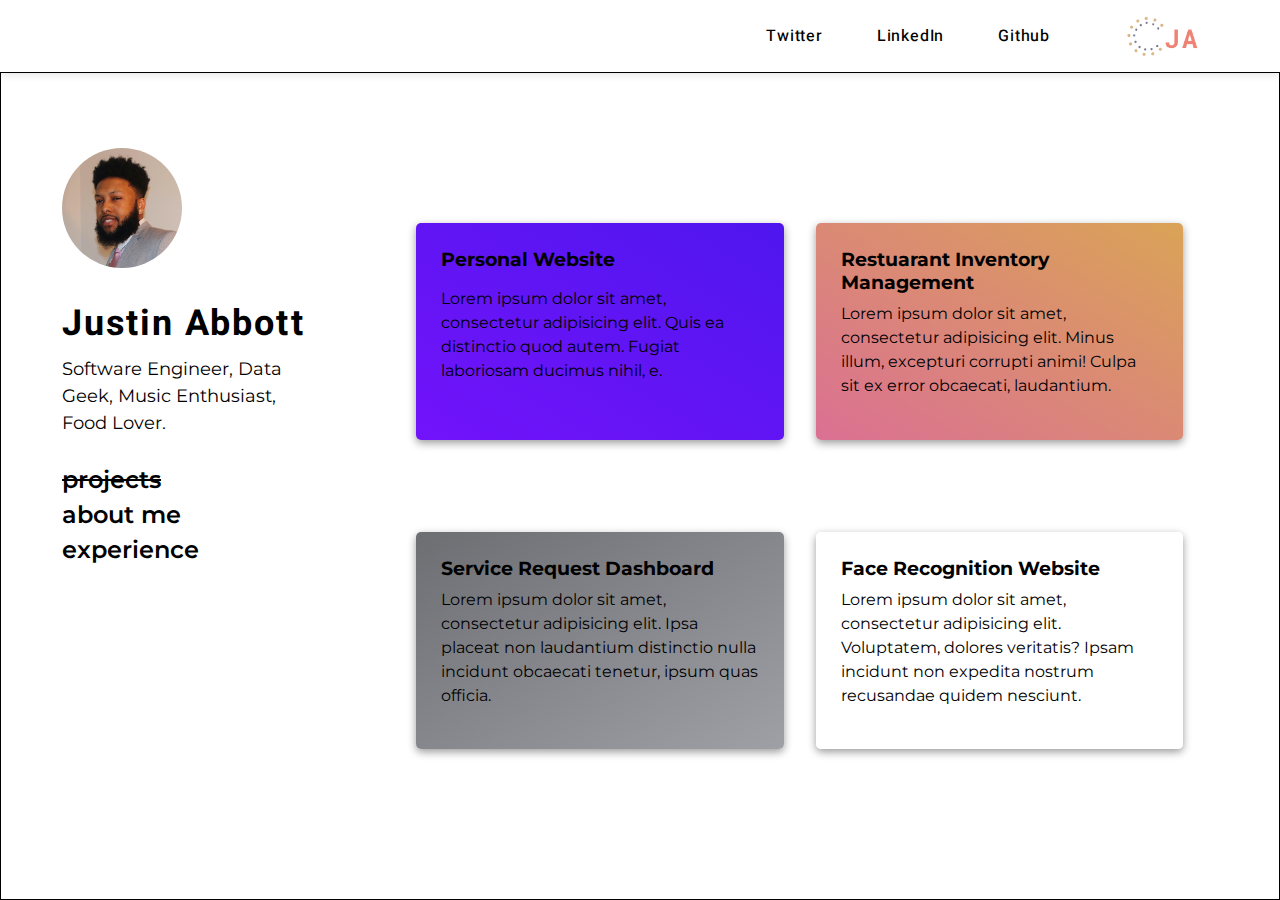
==== index.html @ 5f1b97cb "Initial hack" ====
<!DOCTYPE html>
<html lang="en">
<head>
	<meta charset="UTF-8">
	<title>Justin's Website</title>
	<link href="https://fonts.googleapis.com/css?family=Heebo:500,700|Montserrat:500,600" rel="stylesheet">
	<!-- <link rel="stylesheet" type="text/css" href="style.css"> -->
	<link rel="stylesheet" type="text/css" href="style.css">
	<script src="https://kit.fontawesome.com/c00383acba.js" crossorigin="anonymous"></script>
</head>
<body>
	<div id="particles-js"></div>
	<div class="grid">
		<header class="topbar">
			<div class="navbar flexbox-container">
				<nav class="toplinks flexbox-item flexbox-item-2">
					<ul id="links">
						<li><a class="top-link" href="https://twitter.com/JusAbbott">Twitter</a></li>
						<li><a class="top-link" href="https://www.linkedin.com/in/justinabbottcs/">LinkedIn</a></li>
						<li><a class="top-link" href="https://github.com/JustinAbbottcs">Github</a></li>
					</ul>
				</nav>
				<img class="logo flexbox-item flexbox-item-1" src="./assets/images/logo_transparent.png" alt="" width="75">
			</div>
		</header>
		<!-- Page Container -->
		<div class="mainbody"> 
			<!-- Right Panel -->
			<div class="sidenav">
				<!-- Image -->
				<div class="info">
					<img class="profilepic" src="./assets/images/Profile1.jpg" alt="" width="120">
					<p class="name">Justin Abbott</p>
					<p class="about">
					Software Engineer, Data Geek, Music Enthusiast, Food Lover.
					</p>
				</div>
				<div class="navcontainer">
					<nav class="navbox">
						<a class="active" href="./index.html">projects</a>
						<a href="./aboutme.html">about me</a>
						<a href="./experience.html">experience</a>
<!-- 						<a href="">contact me</a>
 -->					</nav>
				</div>
			</div>
			<!-- Left Pannel -->
			<div class="workcontainer">
				<div class="port">
					<!-- <h1>Portfolio</h1> -->
					<div class="port-container">
						<div class="card">
							<div class="word-container">
								<div class="word-wrapper purple">
									<div class="con-wrap">
										<h3 class="title">
											Personal Website
										</h3>
										
										<p class="description">
											Lorem ipsum dolor sit amet, consectetur adipisicing elit. Quis ea distinctio quod autem. Fugiat laboriosam ducimus nihil, e.
										</p>
										<div>
											<i class="fab fa-html5 fa-1x"></i>
											<i class="fab fa-html5 fa-1x"></i>
										</div>
									</div>
								</div>
							</div>
						</div>
						<div class="card">
							<div class="word-container">
								<div class="word-wrapper">
									<div class="con-wrap">
										<h3 class="title">
											Restuarant Inventory Management
										</h3>
										
										<p class="description">
											Lorem ipsum dolor sit amet, consectetur adipisicing elit. Minus illum, excepturi corrupti animi! Culpa sit ex error obcaecati, laudantium.
										</p>
										<div>
											<i class="fab fa-html5 fa-1x"></i>
											<i class="fab fa-html5 fa-1x"></i>
										</div>
									</div>
								</div>
							</div>
						</div>
						<div class="card">
							<div class="word-container">
								<div class="word-wrapper silver">
									<div class="con-wrap">
										<h3 class="title">
											Service Request Dashboard
										</h3>
										
										<p class="description">
											Lorem ipsum dolor sit amet, consectetur adipisicing elit. Ipsa placeat non laudantium distinctio nulla incidunt obcaecati tenetur, ipsum quas officia.
										</p>
										<div>
											<img src="" alt="">
										</div>
									</div>
								</div>
							</div>
						</div>
						<div class="card">
							<div class="word-container">
								<div class="word-wrapper white">
									<div class="con-wrap">
										<h3 class="title">
											Face Recognition Website
										</h3>
										
										<p class="description">
											Lorem ipsum dolor sit amet, consectetur adipisicing elit. Voluptatem, dolores veritatis? Ipsam incidunt non expedita nostrum recusandae quidem nesciunt.
										</p>
										<div>
											<img src="" alt="">
										</div>
									</div>
								</div>
							</div>
						</div>
					</div>
					
				</div>
			</div>
		</div>
	</div>
</body>
<!-- <script src="http://cdn.jsdelivr.net/particles.js/2.0.0/particles.min.js"></script> -->
<script src="https://cdn.jsdelivr.net/particles.js/2.0.0/particles.min.js"></script>
<script src="app.js">
</script>
</html>
---- style.css ----
*{	
	box-sizing: border-box;
	margin: 0px;
	font-family: Montserrat;
}



.grid {
	display: grid;
	grid-template-columns: auto;
	grid-template-rows: 8% 92%;
	grid-template-areas:
	"topbar"
	"mainbody";
  	width: 100vw;
  	height: 100vh;
}

.topbar {
	grid-area: topbar;
	/*background-color: lightgrey;*/
	border-bottom: solid #000;
	border-width: 0 1px;
	box-shadow: rgba(0, 0, 0, 0.1) 0px 3px 8px 0px;
	display: flex;
	justify-content: center;
	align-items: center;
	background-color: white;
}

.navbar {
	position: relative;
    padding: .5rem 1rem;
}

.flexbox-container {
	/*background-color: green;*/
	display: flex;
	justify-content: flex-end;
	align-items: center;
	width: 90%;
}

./*flexbox-item-1 {
	justify-content: center;
	align-items: center;
	width: 90%;
}*/

.flexbox-item-1 {
	justify-content: center;
	align-items: center;
	/*width: 10%;*/
	/*background-color: red;*/

}

.mainbody {
	grid-area: mainbody;
	display: grid;
	grid-template-columns: 25% 1fr;
	grid-template-areas: 
	"sidenav workcontainer";
	border: 1px solid #000;
}

.sidenav {
	grid-area: sidenav;
	/*background-color: lightgreen;*/
	justify-self: center;
	display: flex;
	flex-direction: column;
	justify-content: start;
	align-items: start;
	/*padding-top: 50px;*/
	margin-left: 45px;
	/*justify-content: space-evenly;*/
}

.workcontainer {
	grid-area: workcontainer;
	/*background-color: lightblue;*/
	display: flex;
	justify-content: center;
	/*align-self: center;*/
	justify-self: center;
	/*background-color: lightblue;*/
	width: 100%;
}

.logo {
	/*background-color: lightblue;*/
	margin-left: 25px;
}

.toplinks {
	/*background-color: lightblue;*/
	/*font-family: "Times New Roman";*/
	/*font-weight:700;*/
}

li {
	list-style-type: none;
}

header li {
	display: inline;
}

#links .top-link {
	margin: 0 50px 0 0;
	/*font-weight: bold;*/
	font-family: "Heebo";
	font-weight: 500;
	letter-spacing: 0.05em;
}

.profilepic {
	 border-radius: 50%;
	 margin-bottom: 25px;
}

.about {
	max-width: 225px;
	font-size: 18px;
}

.info {
	margin-top: 75px;
	margin-bottom: 25px;
}

.name {
	font-size: 36px;
	font-weight: bold;
	margin-bottom: 5px;
	font-family: Heebo;
	letter-spacing: 0.05em;
}

.navcontainer {
	
}

.navbox {
	line-height: 35px;
}

.navbox > a {
	display: block;
	font-size: 24px;
	font-weight: 600;
	font-family: Montserrat;
}

.work {
	width: 70%;
	display: flex;
	flex-direction: column;
	justify-content: center;
	align-items: center;
	/*margin: 100px 0px 20px 0px;*/
	/*background-color: lightgreen;*/
}

.work > h1 {
	align-self: end;
	margin-bottom: 15px;
}

p {
	line-height: 1.5;
}

a {
	text-decoration: none;
	color: black;
}


a:hover {
	background-color: orange;
	/*background-image: linear-gradient(45deg, #f3ec78, #af4261);*/
	background-image:linear-gradient(to right top, rgb(219, 112, 147), rgb(218, 163, 87));
	background-size: 100%;
	-webkit-background-clip: text;
  	-webkit-text-fill-color: transparent; 
  	-moz-background-clip: text;
  	-moz-text-fill-color: transparent;
	/*text-fill-color: transparent;*/
	/*color: linear-gradient(to bottom right, red, yellow);*/
}

.active {
	text-decoration: line-through;
}
/*#particles-js {
    position : absolute;
    width:100%;
    height:100%;
    z-index:-1;
    background: red;
}*/
#particles-js {
  position: absolute;
  width: 100%;
  height: 100%;
  background-repeat: no-repeat;
  background-size: cover;
  background-position: 50% 50%;
  z-index: -1;
}

/*hr {
    border-color: #033649;
    border-width: 2px;
    width: 175px;
    align-self: end;
}*/

/* ------------- Page 2 ---------------*/

.port {
	display: flex;
    flex-wrap: wrap;
    /*flex-direction: row;*/
    /*background-color: blue;*/
    width: 100%;
    /*display: flex;*/
 	/*flex-wrap: wrap;*/
  	flex-direction: row;
	justify-content: center;
	}	

.port-container {
	/*background-color: red;*/
	display: flex;
    /*flex-wrap: wrap;*/
    flex-flow: row wrap;
    height: 75%;
    width: 80%;
    /*flex-direction: row;*/
    align-items: center;
    align-self: center;
    justify-content: space-between;
    
    /*margin-bottom: 120px;*/
    /*flex: 1 1 50%;*/
}

.card {
	display: flex;
	width: calc(50% - 16px);
	/*flex-basis: calc(50% - 100px); */
    color: inherit;
    justify-content: center;
  	flex-direction: row;
    /*display: block;*/
    /*margin: 4px 4px 8px;*/
    /*border: solid;*/
    /*background: linear-gradient(to right top, rgb(219, 112, 147), rgb(218, 163, 87)) rgb(255, 255, 255);*/
    /*border-radius: 5px;*/
    height: 35%;
    /*font-size: 16px;*/
    /*align-self: space-between;*/
    /*flex: 1 1 50%;*/
}

.word-container {
	/*display:box;*/
	/*display: flex;*/
	/*padding: 25px;*/
	/*height: inherit;*/
	/*flex-direction: column;*/
	display: block;
    box-shadow: rgba(0, 0, 0, 0.4) 0px 3px 8px 0px;
    position: relative;
    border-radius: 5px;
    background: transparent;

}

.word-wrapper {
	padding: 25px;
    background: linear-gradient(to right top, rgb(219, 112, 147), rgb(218, 163, 87)) rgb(255, 255, 255);
	height: 100%;
	border-radius: 5px;
}

.con-wrap {
	display: flex;
    flex-direction: column;
    -webkit-box-pack: justify;
    justify-content: space-between;
    height: 100%;
}

.title {
	/*margin-top: 20px*/
}

.description {
	margin-top: 8px;
	margin-bottom:24px;
}

/*fa-html5 {
	font-size: 10em;
	color: black;
}*/

.purple {
	background: -webkit-linear-gradient(bottom left, rgb(114, 19, 251), rgb(79, 22, 238)) rgb(255, 255, 255);
	background: -o-linear-gradient(bottom left, rgb(114, 19, 251), rgb(79, 22, 238)) rgb(255, 255, 255);
	background: linear-gradient(to top right, rgb(114, 19, 251), rgb(79, 22, 238)) rgb(255, 255, 255);
}

.silver {
	background: -webkit-linear-gradient(top left, rgb(109, 110, 114), rgb(158, 160, 166)) rgb(255, 255, 255);
	background: -o-linear-gradient(top left, rgb(109, 110, 114), rgb(158, 160, 166)) rgb(255, 255, 255);
	background: linear-gradient(to bottom right, rgb(109, 110, 114), rgb(158, 160, 166)) rgb(255, 255, 255);
}

.white {
	background: white;
}
---- style.css ----
*{	
	box-sizing: border-box;
	margin: 0px;
	font-family: Montserrat;
}



.grid {
	display: grid;
	grid-template-columns: auto;
	grid-template-rows: 8% 92%;
	grid-template-areas:
	"topbar"
	"mainbody";
  	width: 100vw;
  	height: 100vh;
}

.topbar {
	grid-area: topbar;
	/*background-color: lightgrey;*/
	border-bottom: solid #000;
	border-width: 0 1px;
	box-shadow: rgba(0, 0, 0, 0.1) 0px 3px 8px 0px;
	display: flex;
	justify-content: center;
	align-items: center;
	background-color: white;
}

.navbar {
	position: relative;
    padding: .5rem 1rem;
}

.flexbox-container {
	/*background-color: green;*/
	display: flex;
	justify-content: flex-end;
	align-items: center;
	width: 90%;
}

./*flexbox-item-1 {
	justify-content: center;
	align-items: center;
	width: 90%;
}*/

.flexbox-item-1 {
	justify-content: center;
	align-items: center;
	/*width: 10%;*/
	/*background-color: red;*/

}

.mainbody {
	grid-area: mainbody;
	display: grid;
	grid-template-columns: 25% 1fr;
	grid-template-areas: 
	"sidenav workcontainer";
	border: 1px solid #000;
}

.sidenav {
	grid-area: sidenav;
	/*background-color: lightgreen;*/
	justify-self: center;
	display: flex;
	flex-direction: column;
	justify-content: start;
	align-items: start;
	/*padding-top: 50px;*/
	margin-left: 45px;
	/*justify-content: space-evenly;*/
}

.workcontainer {
	grid-area: workcontainer;
	/*background-color: lightblue;*/
	display: flex;
	justify-content: center;
	/*align-self: center;*/
	justify-self: center;
	/*background-color: lightblue;*/
	width: 100%;
}

.logo {
	/*background-color: lightblue;*/
	margin-left: 25px;
}

.toplinks {
	/*background-color: lightblue;*/
	/*font-family: "Times New Roman";*/
	/*font-weight:700;*/
}

li {
	list-style-type: none;
}

header li {
	display: inline;
}

#links .top-link {
	margin: 0 50px 0 0;
	/*font-weight: bold;*/
	font-family: "Heebo";
	font-weight: 500;
	letter-spacing: 0.05em;
}

.profilepic {
	 border-radius: 50%;
	 margin-bottom: 25px;
}

.about {
	max-width: 225px;
	font-size: 18px;
}

.info {
	margin-top: 75px;
	margin-bottom: 25px;
}

.name {
	font-size: 36px;
	font-weight: bold;
	margin-bottom: 5px;
	font-family: Heebo;
	letter-spacing: 0.05em;
}

.navcontainer {
	
}

.navbox {
	line-height: 35px;
}

.navbox > a {
	display: block;
	font-size: 24px;
	font-weight: 600;
	font-family: Montserrat;
}

.work {
	width: 70%;
	display: flex;
	flex-direction: column;
	justify-content: center;
	align-items: center;
	/*margin: 100px 0px 20px 0px;*/
	/*background-color: lightgreen;*/
}

.work > h1 {
	align-self: end;
	margin-bottom: 15px;
}

p {
	line-height: 1.5;
}

a {
	text-decoration: none;
	color: black;
}


a:hover {
	background-color: orange;
	/*background-image: linear-gradient(45deg, #f3ec78, #af4261);*/
	background-image:linear-gradient(to right top, rgb(219, 112, 147), rgb(218, 163, 87));
	background-size: 100%;
	-webkit-background-clip: text;
  	-webkit-text-fill-color: transparent; 
  	-moz-background-clip: text;
  	-moz-text-fill-color: transparent;
	/*text-fill-color: transparent;*/
	/*color: linear-gradient(to bottom right, red, yellow);*/
}

.active {
	text-decoration: line-through;
}
/*#particles-js {
    position : absolute;
    width:100%;
    height:100%;
    z-index:-1;
    background: red;
}*/
#particles-js {
  position: absolute;
  width: 100%;
  height: 100%;
  background-repeat: no-repeat;
  background-size: cover;
  background-position: 50% 50%;
  z-index: -1;
}

/*hr {
    border-color: #033649;
    border-width: 2px;
    width: 175px;
    align-self: end;
}*/

/* ------------- Page 2 ---------------*/

.port {
	display: flex;
    flex-wrap: wrap;
    /*flex-direction: row;*/
    /*background-color: blue;*/
    width: 100%;
    /*display: flex;*/
 	/*flex-wrap: wrap;*/
  	flex-direction: row;
	justify-content: center;
	}	

.port-container {
	/*background-color: red;*/
	display: flex;
    /*flex-wrap: wrap;*/
    flex-flow: row wrap;
    height: 75%;
    width: 80%;
    /*flex-direction: row;*/
    align-items: center;
    align-self: center;
    justify-content: space-between;
    
    /*margin-bottom: 120px;*/
    /*flex: 1 1 50%;*/
}

.card {
	display: flex;
	width: calc(50% - 16px);
	/*flex-basis: calc(50% - 100px); */
    color: inherit;
    justify-content: center;
  	flex-direction: row;
    /*display: block;*/
    /*margin: 4px 4px 8px;*/
    /*border: solid;*/
    /*background: linear-gradient(to right top, rgb(219, 112, 147), rgb(218, 163, 87)) rgb(255, 255, 255);*/
    /*border-radius: 5px;*/
    height: 35%;
    /*font-size: 16px;*/
    /*align-self: space-between;*/
    /*flex: 1 1 50%;*/
}

.word-container {
	/*display:box;*/
	/*display: flex;*/
	/*padding: 25px;*/
	/*height: inherit;*/
	/*flex-direction: column;*/
	display: block;
    box-shadow: rgba(0, 0, 0, 0.4) 0px 3px 8px 0px;
    position: relative;
    border-radius: 5px;
    background: transparent;

}

.word-wrapper {
	padding: 25px;
    background: linear-gradient(to right top, rgb(219, 112, 147), rgb(218, 163, 87)) rgb(255, 255, 255);
	height: 100%;
	border-radius: 5px;
}

.con-wrap {
	display: flex;
    flex-direction: column;
    -webkit-box-pack: justify;
    justify-content: space-between;
    height: 100%;
}

.title {
	/*margin-top: 20px*/
}

.description {
	margin-top: 8px;
	margin-bottom:24px;
}

/*fa-html5 {
	font-size: 10em;
	color: black;
}*/

.purple {
	background: -webkit-linear-gradient(bottom left, rgb(114, 19, 251), rgb(79, 22, 238)) rgb(255, 255, 255);
	background: -o-linear-gradient(bottom left, rgb(114, 19, 251), rgb(79, 22, 238)) rgb(255, 255, 255);
	background: linear-gradient(to top right, rgb(114, 19, 251), rgb(79, 22, 238)) rgb(255, 255, 255);
}

.silver {
	background: -webkit-linear-gradient(top left, rgb(109, 110, 114), rgb(158, 160, 166)) rgb(255, 255, 255);
	background: -o-linear-gradient(top left, rgb(109, 110, 114), rgb(158, 160, 166)) rgb(255, 255, 255);
	background: linear-gradient(to bottom right, rgb(109, 110, 114), rgb(158, 160, 166)) rgb(255, 255, 255);
}

.white {
	background: white;
}
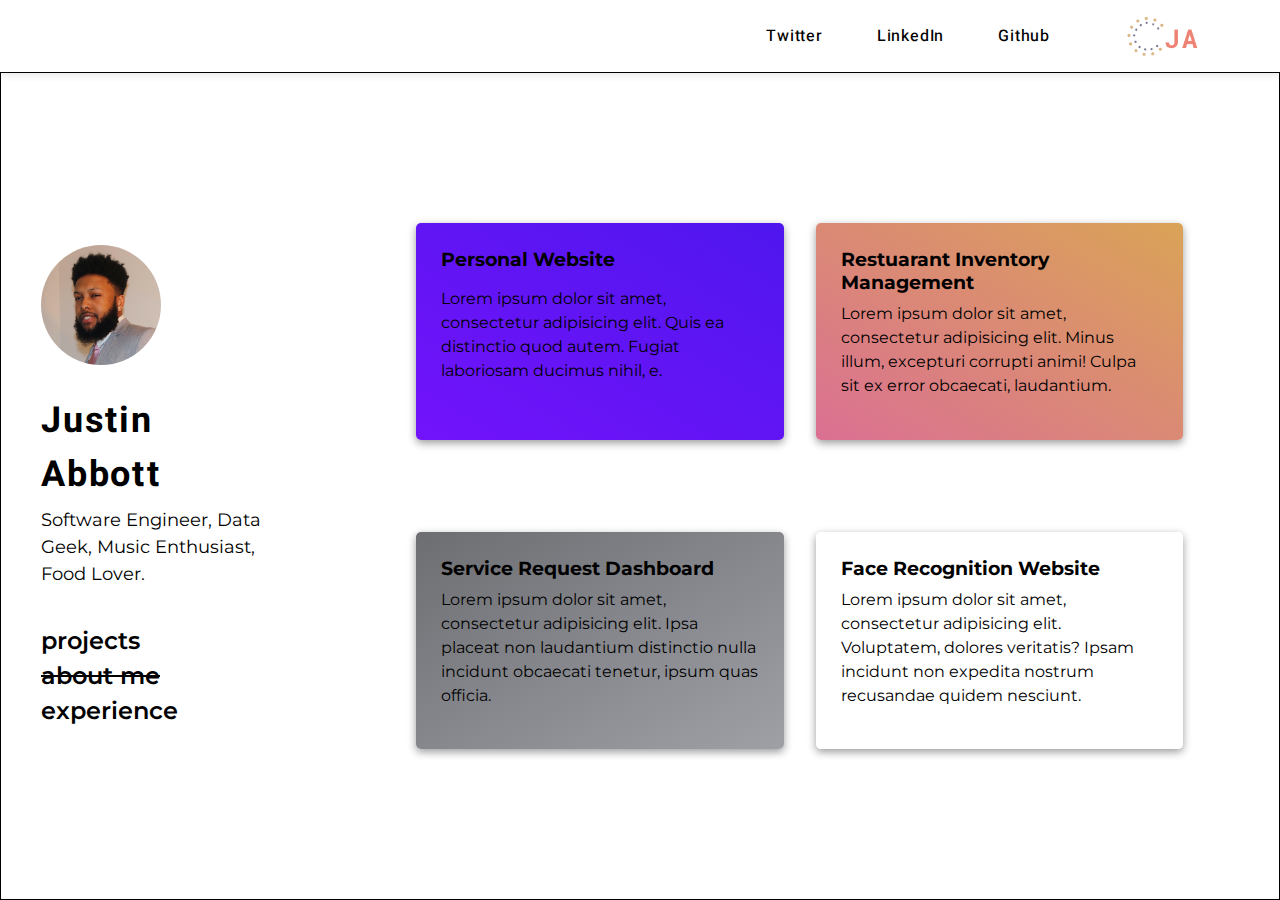
==== commit eb7466f4: "Fixed side bar positioning" ====
--- a/index.html
+++ b/index.html
@@ -34,14 +34,14 @@
 					<p class="about">
 					Software Engineer, Data Geek, Music Enthusiast, Food Lover.
 					</p>
-				</div>
-				<div class="navcontainer">
-					<nav class="navbox">
-						<a class="active" href="./index.html">projects</a>
-						<a href="./aboutme.html">about me</a>
-						<a href="./experience.html">experience</a>
-<!-- 						<a href="">contact me</a>
- -->					</nav>
+					<div class="navcontainer">
+						<nav class="navbox">
+							<a href="./index.html">projects</a>
+							<a class="active" href="./aboutme.html">about me</a>
+							<a href="./experience.html">experience</a>
+							<!-- <a href="">contact me</a> -->
+						</nav>
+					</div>
 				</div>
 			</div>
 			<!-- Left Pannel -->
--- a/style.css
+++ b/style.css
@@ -68,13 +68,13 @@
 .sidenav {
 	grid-area: sidenav;
 	/*background-color: lightgreen;*/
-	justify-self: center;
+	/*justify-self: center;*/
 	display: flex;
 	flex-direction: column;
-	justify-content: start;
-	align-items: start;
+	justify-content: center;
+	align-items: center;
 	/*padding-top: 50px;*/
-	margin-left: 45px;
+	/*margin-left: 45px;*/
 	/*justify-content: space-evenly;*/
 }
 
@@ -127,8 +127,8 @@
 }
 
 .info {
-	margin-top: 75px;
-	margin-bottom: 25px;
+	/*background-color: red;*/
+	padding: 40px;
 }
 
 .name {
@@ -140,7 +140,8 @@
 }
 
 .navcontainer {
-	
+	/*background-color: pink;*/
+	margin-top: 35px;	
 }
 
 .navbox {
--- a/style.css
+++ b/style.css
@@ -68,13 +68,13 @@
 .sidenav {
 	grid-area: sidenav;
 	/*background-color: lightgreen;*/
-	justify-self: center;
+	/*justify-self: center;*/
 	display: flex;
 	flex-direction: column;
-	justify-content: start;
-	align-items: start;
+	justify-content: center;
+	align-items: center;
 	/*padding-top: 50px;*/
-	margin-left: 45px;
+	/*margin-left: 45px;*/
 	/*justify-content: space-evenly;*/
 }
 
@@ -127,8 +127,8 @@
 }
 
 .info {
-	margin-top: 75px;
-	margin-bottom: 25px;
+	/*background-color: red;*/
+	padding: 40px;
 }
 
 .name {
@@ -140,7 +140,8 @@
 }
 
 .navcontainer {
-	
+	/*background-color: pink;*/
+	margin-top: 35px;	
 }
 
 .navbox {
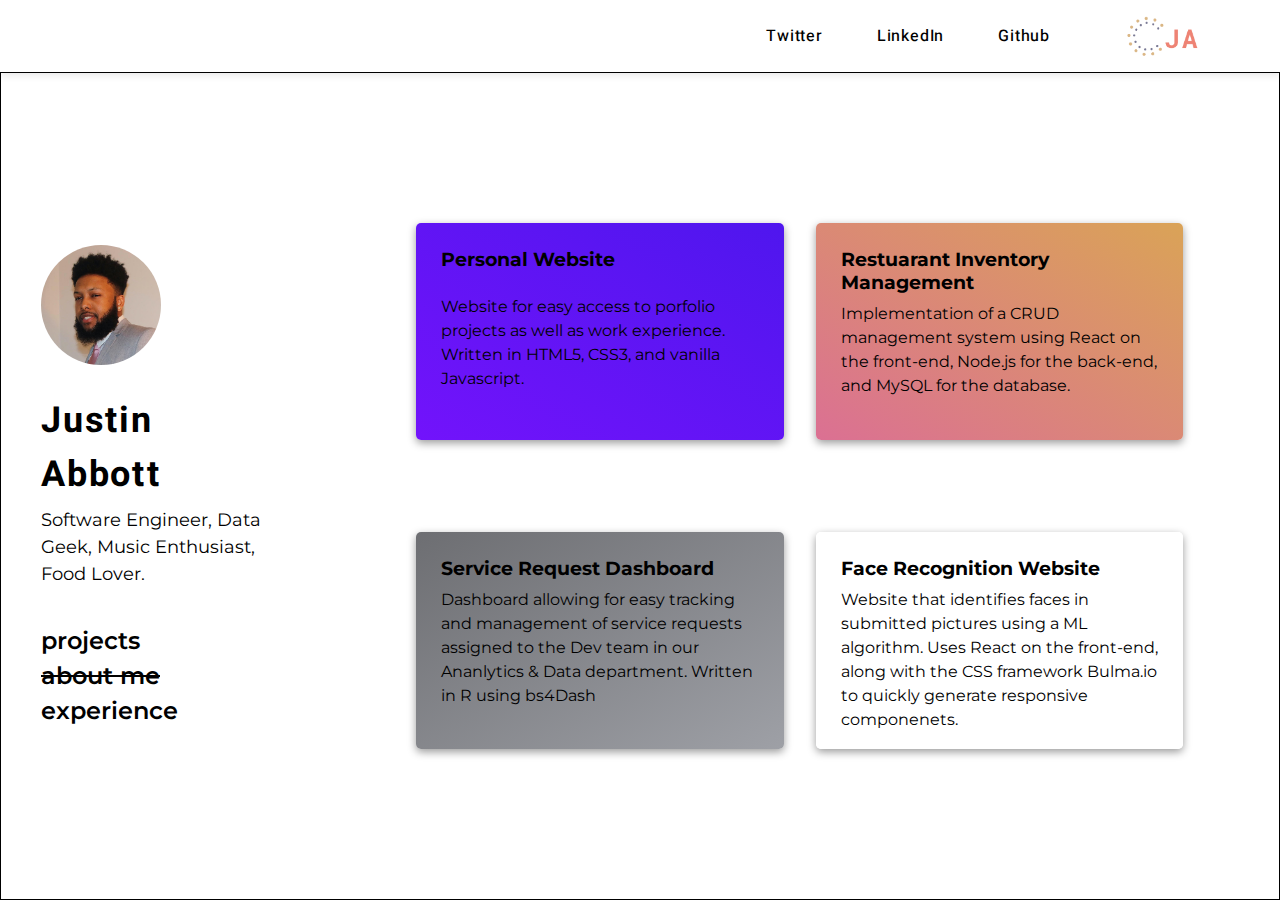
==== commit a4a15fce: "Add project descriptions" ====
--- a/index.html
+++ b/index.html
@@ -58,12 +58,12 @@
 										</h3>
 										
 										<p class="description">
-											Lorem ipsum dolor sit amet, consectetur adipisicing elit. Quis ea distinctio quod autem. Fugiat laboriosam ducimus nihil, e.
+											Website for easy access to porfolio projects as well as work experience. Written in HTML5, CSS3, and vanilla Javascript.
 										</p>
-										<div>
+										<!-- <div>
 											<i class="fab fa-html5 fa-1x"></i>
 											<i class="fab fa-html5 fa-1x"></i>
-										</div>
+										</div> -->
 									</div>
 								</div>
 							</div>
@@ -77,12 +77,12 @@
 										</h3>
 										
 										<p class="description">
-											Lorem ipsum dolor sit amet, consectetur adipisicing elit. Minus illum, excepturi corrupti animi! Culpa sit ex error obcaecati, laudantium.
+											Implementation of a CRUD management system using React on the front-end, Node.js for the back-end, and MySQL for the database.
 										</p>
-										<div>
+										<!-- <div>
 											<i class="fab fa-html5 fa-1x"></i>
 											<i class="fab fa-html5 fa-1x"></i>
-										</div>
+										</div> -->
 									</div>
 								</div>
 							</div>
@@ -96,7 +96,7 @@
 										</h3>
 										
 										<p class="description">
-											Lorem ipsum dolor sit amet, consectetur adipisicing elit. Ipsa placeat non laudantium distinctio nulla incidunt obcaecati tenetur, ipsum quas officia.
+											Dashboard allowing for easy tracking and management of service requests assigned to the Dev team in our Ananlytics & Data department. Written in R using <a href="https:www.rdocumentation.org/packages/bs4Dash/versions/0.5.0">bs4Dash</a>
 										</p>
 										<div>
 											<img src="" alt="">
@@ -114,7 +114,7 @@
 										</h3>
 										
 										<p class="description">
-											Lorem ipsum dolor sit amet, consectetur adipisicing elit. Voluptatem, dolores veritatis? Ipsam incidunt non expedita nostrum recusandae quidem nesciunt.
+											Website that identifies faces in submitted pictures using a ML algorithm. Uses React on the front-end, along with the CSS framework <a href="https://bulma.io">Bulma.io</a> to quickly generate responsive componenets.
 										</p>
 										<div>
 											<img src="" alt="">
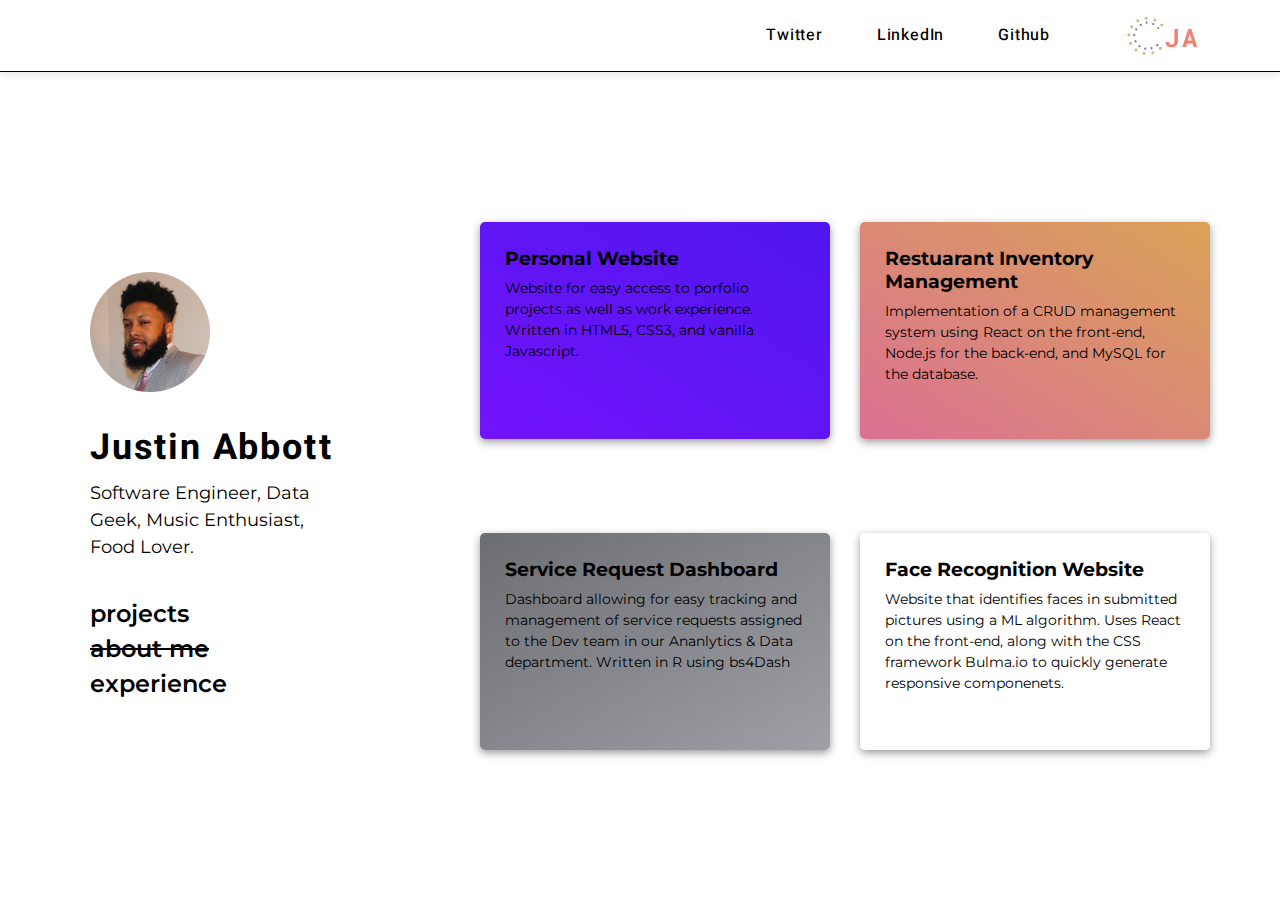
==== commit f3315ecd: "Nav bar reposnsive" ====
--- a/index.html
+++ b/index.html
@@ -2,10 +2,11 @@
 <html lang="en">
 <head>
 	<meta charset="UTF-8">
+	<meta name="viewport" content="width=device-width, initial-scale=1">
 	<title>Justin's Website</title>
 	<link href="https://fonts.googleapis.com/css?family=Heebo:500,700|Montserrat:500,600" rel="stylesheet">
 	<!-- <link rel="stylesheet" type="text/css" href="style.css"> -->
-	<link rel="stylesheet" type="text/css" href="style.css">
+	<link rel="stylesheet" type="text/css" href="style3.css">
 	<script src="https://kit.fontawesome.com/c00383acba.js" crossorigin="anonymous"></script>
 </head>
 <body>
--- a/style3.css
+++ b/style3.css
@@ -0,0 +1,537 @@
+*{	
+	box-sizing: border-box;
+	margin: 0px;
+	font-family: Montserrat;
+}
+
+html, body { 
+	margin: 0;
+	padding: 0; 
+	height: 100%; 
+	width: 100%;
+	/*background-color: lightblue;*/
+}
+
+
+.grid {
+	display: flex;
+	flex-flow: row wrap;
+  	/*background-color: grey;*/
+  	height: 100%;
+  	overflow: scroll;
+  	/*min-height:100%;*/
+  	/*margin-bottom: 600px;*/
+}
+
+.topbar {
+	display: flex;
+	justify-content: center;
+	align-items: center;
+	width: 100%;
+	height: 8%;
+	border-bottom: solid #000;
+	border-width: 1px;
+	box-shadow: rgba(0, 0, 0, 0.1) 0px 3px 8px 0px;
+	background-color: white;
+}
+
+.navbar {
+	position: relative;
+    padding: .5rem 1rem;
+}
+
+.flexbox-container {
+	/*background-color: green;*/
+	display: flex;
+	justify-content: flex-end;
+	align-items: center;
+	width: 90%;
+}
+
+.flexbox-item-1 {
+	/*ICON*/
+	justify-content: center;
+	align-items: center;
+}
+
+.mainbody {
+	display: flex;
+	flex-direction: row;
+	width: 100%;
+	height: 92%;
+}
+
+.sidenav {
+	/*background-color: lightgreen;*/
+	display: flex;
+	/*flex: 1 0 330px;*/
+	height: 100%;
+	width: 33%;
+	flex-direction: column;
+	justify-content: center;
+	align-items: center;
+	/*flex: 1 2 550px;*/
+	min-width: 325px;
+
+}
+
+.workcontainer {
+	/*background-color: lightblue;*/
+	display: flex;
+	justify-content: center;
+	/*align-self: center;*/
+	justify-self: center;
+	/*background-color: lightblue;*/
+	width: 66%;
+	height: 100%;
+}
+
+.logo {
+	/*background-color: lightblue;*/
+	margin-left: 25px;
+}
+
+.toplinks {
+	/*background-color: lightblue;*/
+	/*font-family: "Times New Roman";*/
+	/*font-weight:700;*/
+}
+
+li {
+	list-style-type: none;
+}
+
+header li {
+	display: inline;
+}
+
+#links .top-link {
+	margin: 0 50px 0 0;
+	/*font-weight: bold;*/
+	font-family: "Heebo";
+	font-weight: 500;
+	letter-spacing: 0.05em;
+}
+
+.profilepic {
+	 border-radius: 50%;
+	 margin-bottom: 25px;
+}
+
+.about {
+	max-width: 225px;
+	font-size: 18px;
+}
+
+.info {
+	/*background-color: red;*/
+	padding: 40px;
+	/*min-width: 400px;*/
+
+}
+
+.name {
+	font-size: 36px;
+	font-weight: bold;
+	margin-bottom: 5px;
+	font-family: Heebo;
+	letter-spacing: 0.05em;
+}
+
+.navcontainer {
+	/*background-color: pink;*/
+	margin-top: 35px;	
+}
+
+.navbox {
+	line-height: 35px;
+}
+
+.navbox > a {
+	display: block;
+	font-size: 24px;
+	font-weight: 600;
+	font-family: Montserrat;
+}
+
+.work {
+	width: 70%;
+	display: flex;
+	flex-direction: column;
+	justify-content: center;
+	align-items: center;
+	/*margin: 100px 0px 20px 0px;*/
+	/*background-color: lightgreen;*/
+}
+
+.work > h1 {
+	align-self: end;
+	margin-bottom: 15px;
+}
+
+p {
+	line-height: 1.5;
+}
+
+a {
+	text-decoration: none;
+	color: black;
+}
+
+
+a:hover {
+	background-color: orange;
+	/*background-image: linear-gradient(45deg, #f3ec78, #af4261);*/
+	background-image:linear-gradient(to right top, rgb(219, 112, 147), rgb(218, 163, 87));
+	background-size: 100%;
+	-webkit-background-clip: text;
+  	-webkit-text-fill-color: transparent; 
+  	-moz-background-clip: text;
+  	-moz-text-fill-color: transparent;
+	/*text-fill-color: transparent;*/
+	/*color: linear-gradient(to bottom right, red, yellow);*/
+}
+
+.active {
+	text-decoration: line-through;
+}
+/*#particles-js {
+    position : absolute;
+    width:100%;
+    height:100%;
+    z-index:-1;
+    background: red;
+}*/
+#particles-js {
+  position: absolute;
+  width: 100%;
+  height: 100%;
+  background-repeat: no-repeat;
+  background-size: cover;
+  background-position: 50% 50%;
+  z-index: -1;
+}
+
+/*hr {
+    border-color: #033649;
+    border-width: 2px;
+    width: 175px;
+    align-self: end;
+}*/
+
+/* ------------- Page 2 ---------------*/
+
+.port {
+	display: flex;
+    /*flex-wrap: wrap;*/
+    /*flex-direction: row;*/
+    /*background-color: blue;*/
+    width: 100%;
+    /*display: flex;*/
+ 	/*flex-wrap: wrap;*/
+  	/*flex-direction: row;*/
+	justify-content: center;
+	align-items: center;
+	}	
+
+.port-container {
+	/*background-color: red;*/
+	display: flex;
+    /*flex-wrap: wrap;*/
+    flex-flow: row wrap;
+
+
+    height: 75%;
+    width: 90%;
+    /*flex-direction: row;*/
+    align-items: center;
+    align-self: center;
+    justify-content: space-between;
+    
+    /*margin-bottom: 120px;*/
+    /*flex: 1 1 50%;*/
+}
+
+
+.card {
+	display: flex;
+	flex: 1 1 315px;
+	width: calc(50% - 10px);
+    color: inherit;
+    justify-content: center;
+  	flex-direction: column;
+    margin: 15px;
+    height: 35%;
+    min-height: 170px;
+}
+
+.word-container {
+	display: flex;
+	flex-direction: column;
+	height: 100%;
+    box-shadow: rgba(0, 0, 0, 0.4) 0px 3px 8px 0px;
+    border-radius: 5px;
+    background: transparent;
+
+}
+
+.word-wrapper {
+	display: flex;
+	padding: 25px;
+    background: linear-gradient(to right top, rgb(219, 112, 147), rgb(218, 163, 87)) rgb(255, 255, 255);
+	height: 100%;
+	border-radius: 5px;
+}
+
+.con-wrap {
+	display: flex;
+    flex-direction: column;
+    -webkit-box-pack: justify;
+    justify-content: space-between;
+}
+
+/*.title {
+	margin-top: 20px
+}*/
+
+.description {
+	margin-top: 8px;
+	margin-bottom:24px;
+	font-size: 14px;
+	height: 100%;
+}
+
+/*fa-html5 {
+	font-size: 10em;
+	color: black;
+}*/
+
+.purple {
+	background: -webkit-linear-gradient(bottom left, rgb(114, 19, 251), rgb(79, 22, 238)) rgb(255, 255, 255);
+	background: -o-linear-gradient(bottom left, rgb(114, 19, 251), rgb(79, 22, 238)) rgb(255, 255, 255);
+	background: linear-gradient(to top right, rgb(114, 19, 251), rgb(79, 22, 238)) rgb(255, 255, 255);
+}
+
+.silver {
+	background: -webkit-linear-gradient(top left, rgb(109, 110, 114), rgb(158, 160, 166)) rgb(255, 255, 255);
+	background: -o-linear-gradient(top left, rgb(109, 110, 114), rgb(158, 160, 166)) rgb(255, 255, 255);
+	background: linear-gradient(to bottom right, rgb(109, 110, 114), rgb(158, 160, 166)) rgb(255, 255, 255);
+}
+
+.white {
+	background: white;
+}
+
+@media screen and ( max-width: 1200px ) {
+
+	.body {
+	/*display: flex;
+	flex-flow: row wrap;
+  	height: 100%;*/
+  	/*padding-bottom: 200px;*/
+    }	
+
+	.port {
+		/*overflow: auto;*/
+		height: 100%;
+    	/*margin-bottom: -100px;*/
+
+	}
+
+	.port-container {
+    height: 75%;
+    width: 80%;
+
+    /*margin-bottom: 100px;*/
+	}
+
+	.card {
+		max-height: 25%;
+    /*margin-bottom: 100px;*/
+
+	}
+
+	/*.white {
+	margin-bottom: 1000px;
+		}*/
+}
+
+@media screen and ( max-width: 800px ) { 
+	.grid {
+		display: flex;
+		flex-flow: column wrap;
+	  	/*background-color: grey;*/
+	  	height: 100%;
+
+	  	/*overflow: scroll;*/
+	}
+
+	.mainbody {
+		display: flex;
+		flex-direction: column;
+		width: 100%;
+		height: 92%;
+		align-items: center;
+		padding-top: 70px;
+		overflow: auto;
+		/*display: -webkit-box;*/
+/*-webkit-box-pack: center; /* justify-content */
+/*-webkit-box-align: center; /* align-items */
+	}
+
+	.port-container {
+    	height: 75%;
+    	width: 100%;
+	}
+
+	.sidenav {
+		display: flex;
+		display: -webkit-box;
+		/*justify-content: center;*/
+		-webkit-box-pack: center; /* justify-content 
+		/*-webkit-box-align: center;*/
+		width: 100%;
+		height:80%;
+
+	}
+
+	.info {
+		width: 60%;
+		padding: 40px;
+		min-width: 400px;
+		text-align: center;
+		height:100%;
+
+	}
+
+	.profilepic {
+	 border-radius: 50%;
+	 margin-bottom: 25px;
+	 align-self: center;
+	}
+
+	.about {
+		max-width: 100%;
+		vertical-align: middle;
+		margin-right: 0px;
+	}
+
+
+	.name {
+		font-size: 36px;
+		font-weight: bold;
+		margin-bottom: 5px;
+		font-family: Heebo;
+		letter-spacing: 0.05em;
+		text-align: center;
+	}
+
+	.workcontainer {
+		width: 100%;
+		align-items: center;
+		
+	}
+
+	.port {
+		width: 70%;
+		/*height: 20%;*/
+	}
+
+	.flexbox-container {
+	/*background-color: green;*/
+	display: flex;
+	justify-content: center;
+	align-items: center;
+	width: 90%;
+	}
+}
+
+@media screen and ( max-width: 575px ) { 
+
+	.navbar {
+		height: 100%;
+	}
+
+	.flexbox-container {
+		width: 100%;
+	}
+
+	.flexbox-item-1 {
+		/*ICON*/
+		width: 60px;
+	}
+
+	#links .top-link {
+		margin: 0 35px 0 0;
+	}
+
+	#links {
+		padding: 0;
+	}
+
+	.card {
+	display: flex;
+	flex: 1 1 315px;
+	width: calc(50% - 10px);
+    color: inherit;
+    justify-content: center;
+  	flex-direction: column;
+    margin: 15px;
+    height: 35%;
+    min-height: 170px;
+}
+
+.word-container {
+	display: flex;
+	flex-direction: column;
+	height: 100%;
+    box-shadow: rgba(0, 0, 0, 0.4) 0px 3px 8px 0px;
+    border-radius: 5px;
+    background: transparent;
+
+}
+
+.word-wrapper {
+	display: flex;
+	padding: 25px;
+    /*background: linear-gradient(to right top, rgb(219, 112, 147), rgb(218, 163, 87)) rgb(255, 255, 255);*/
+	height: 100%;
+	border-radius: 5px;
+}
+
+.con-wrap {
+	display: flex;
+    flex-direction: column;
+    -webkit-box-pack: justify;
+    justify-content: space-between;
+}
+
+/*.title {
+	margin-top: 20px
+}*/
+
+.description {
+	margin-top: 8px;
+	margin-bottom:24px;
+	font-size: 14px;
+	height: 100%;
+}
+}
+
+@media screen and ( max-width: 430px ) { 
+
+	#links .top-link {
+		margin: 0 20px 0 0;
+		font-size: .85em;
+	}
+}
+
+
+
+
+
+
+
+
+
+
